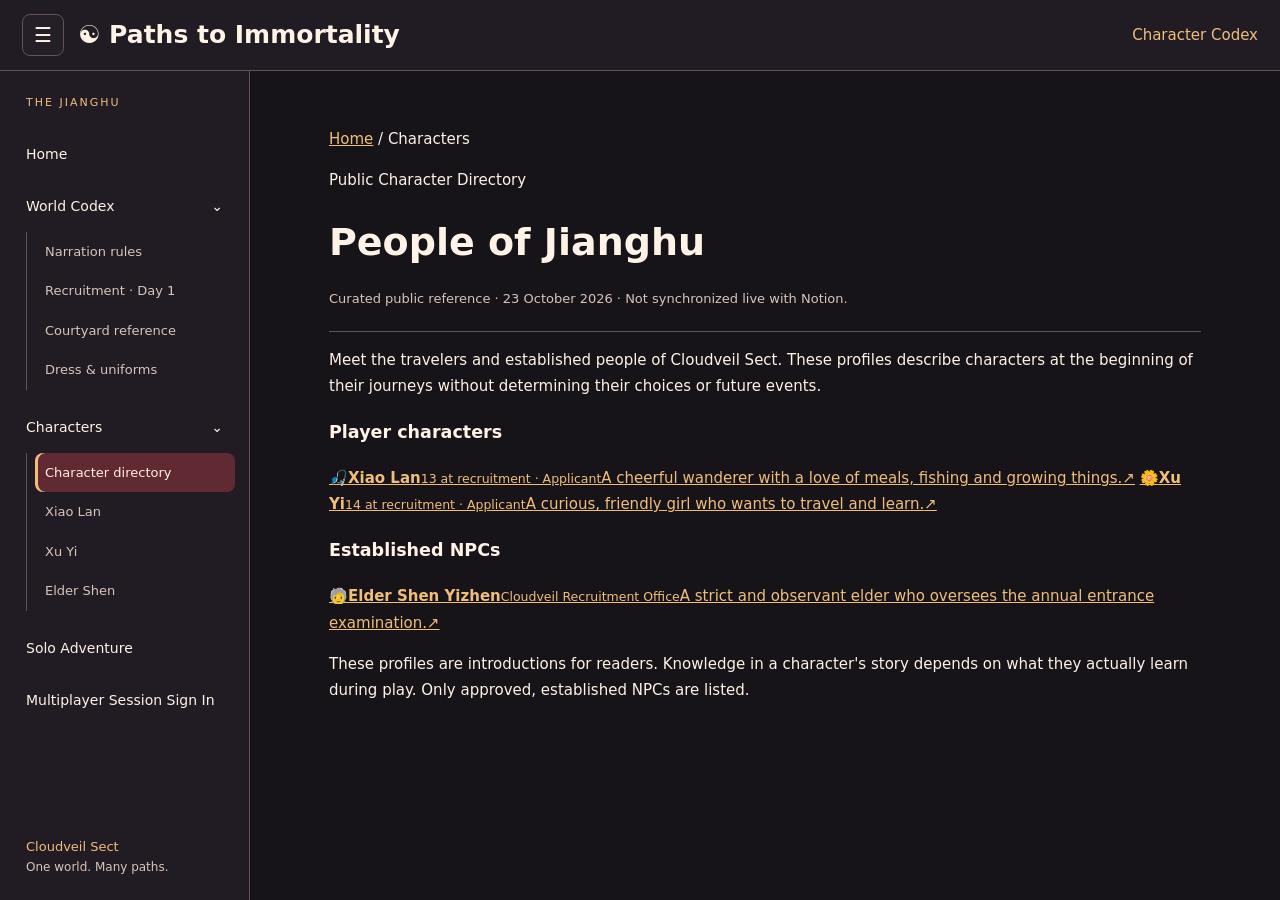
==== codex/characters.html @ 8650818f "Add public character directory" ====
<!doctype html>
<html lang="en"><head>
<meta charset="utf-8"><meta name="viewport" content="width=device-width,initial-scale=1"><meta name="theme-color" content="#20171d">
<title>Characters · Paths to Immortality</title>
<style>:root{color-scheme:dark;--bg:#161319;--panel:#241e27;--border:#665158;--text:#fff2e6;--muted:#dac4bb;--gold:#f1be7a}*{box-sizing:border-box}body{margin:0;background:var(--bg);color:var(--text);font:15px/1.5 system-ui}.head{display:flex;align-items:center;background:#211b23;border-bottom:1px solid var(--border)}.head a{color:var(--text);text-decoration:none}.btn{background:var(--panel);color:var(--text);border:1px solid var(--border);border-radius:8px;cursor:pointer}.state{color:var(--gold)}.content{min-height:0}</style>
<link rel="stylesheet" href="../public-shell.css"></head>
<body><div class="app publicView">
<header class="head"><button id="pti-nav-toggle" class="btn ptiNavToggle" aria-label="Toggle sidebar" aria-controls="pti-sidebar" aria-expanded="true">☰</button><h1><a href="../index.html">☯ Paths to Immortality</a></h1><span class="state">Character Codex</span></header>
<aside id="pti-sidebar" class="ptiSidebar" aria-label="Site navigation"><div class="ptiSideTitle">THE JIANGHU</div><nav><a href="../index.html">Home</a><details open><summary>World Codex</summary><div><a href="rules.html">Narration rules</a><a href="recruitment.html">Recruitment · Day 1</a><a href="courtyard.html">Courtyard reference</a><a href="uniforms.html">Dress &amp; uniforms</a></div></details><details open><summary>Characters</summary><div><a href="characters.html" aria-current="page">Character directory</a><a href="xiao-lan.html">Xiao Lan</a><a href="xu-yi.html">Xu Yi</a><a href="examiner.html">Elder Shen</a></div></details><a href="../index.html#pti-starter">Solo Adventure</a><a href="../index.html#guest">Multiplayer Session Sign In</a></nav><div class="ptiSideFoot">Cloudveil Sect<br><span>One world. Many paths.</span></div></aside>
<button class="ptiShade" id="pti-shade" aria-label="Close navigation" tabindex="-1" hidden></button>
<main class="content codexContent"><article class="codexArticle ptiPublicCharacterPage">
<p><a href="../index.html">Home</a> / Characters</p><p class="ptiEyebrowText">Public Character Directory</p><h2>People of Jianghu</h2>
<p class="snapshot">Curated public reference · 23 October 2026 · Not synchronized live with Notion.</p>
<p class="codexLead">Meet the travelers and established people of Cloudveil Sect. These profiles describe characters at the beginning of their journeys without determining their choices or future events.</p>
<h3>Player characters</h3>
<div class="ptiCharacterGrid">
<a class="ptiCharacterCard" href="xiao-lan.html"><span class="ptiCharacterIcon" aria-hidden="true">🎣</span><span><strong>Xiao Lan</strong><small>13 at recruitment · Applicant</small><span class="ptiCharacterIntro">A cheerful wanderer with a love of meals, fishing and growing things.</span></span><span aria-hidden="true">↗</span></a>
<a class="ptiCharacterCard" href="xu-yi.html"><span class="ptiCharacterIcon" aria-hidden="true">🌼</span><span><strong>Xu Yi</strong><small>14 at recruitment · Applicant</small><span class="ptiCharacterIntro">A curious, friendly girl who wants to travel and learn.</span></span><span aria-hidden="true">↗</span></a>
</div>
<h3>Established NPCs</h3>
<div class="ptiCharacterGrid"><a class="ptiCharacterCard" href="examiner.html"><span class="ptiCharacterIcon" aria-hidden="true">🧓</span><span><strong>Elder Shen Yizhen</strong><small>Cloudveil Recruitment Office</small><span class="ptiCharacterIntro">A strict and observant elder who oversees the annual entrance examination.</span></span><span aria-hidden="true">↗</span></a></div>
<p class="ptiNote">These profiles are introductions for readers. Knowledge in a character's story depends on what they actually learn during play. Only approved, established NPCs are listed.</p>
</article></main></div><script src="../public-shell.js"></script></body></html>
---- public-shell.css ----
/* Shared public sidebar shell. Multiplayer retains its existing layout. */
.app.publicView{max-width:none!important;width:100%;height:100dvh;margin:0;display:grid;grid-template-columns:250px minmax(0,1fr);grid-template-rows:auto minmax(0,1fr)}
.publicView>.head{grid-column:1/-1;min-width:0;padding:14px 22px;gap:14px}.publicView>.head h1{font-size:clamp(18px,2vw,25px);margin:0}.publicView>.head .state{margin-left:auto;white-space:nowrap}
.publicView>.content{grid-column:2;grid-row:2;min-width:0;padding:0;overflow:hidden}.publicView #welcome{padding:0;overflow:auto}.publicView .ptiLandscape{height:clamp(140px,16vw,245px)}.publicView .ptiBody{max-width:1100px;padding:32px clamp(20px,4vw,64px);margin:auto}.publicView .ptiIntro{max-width:78ch}.publicView #pti-starter{margin-top:32px}.publicView .ptiMultiplayer{justify-content:space-between}
.ptiSidebar,.ptiNavToggle,.ptiShade{display:none}.publicView .ptiNavToggle{display:inline-grid;place-items:center;min-width:42px;min-height:42px;padding:6px;font-size:20px}.publicView .ptiSidebar{display:flex;flex-direction:column;grid-column:1;grid-row:2;background:#211b23;border-right:1px solid var(--border);padding:24px 14px;overflow:auto;min-height:0}.ptiSideTitle{color:var(--gold);font-size:11px;letter-spacing:2px;padding:0 12px 20px}.ptiSidebar nav{display:grid;gap:7px}.ptiSidebar a,.ptiSidebar summary{display:block;padding:12px;border-radius:8px;color:var(--text);font-size:14px;text-decoration:none;cursor:pointer}.ptiSidebar summary{list-style:none}.ptiSidebar summary::after{content:'›';float:right}.ptiSidebar details[open]>summary::after{content:'⌄'}.ptiSidebar details>div{margin:3px 0 8px 12px;border-left:1px solid var(--border);padding-left:8px}.ptiSidebar details a{font-size:13px;color:var(--muted);padding:10px}.ptiSidebar a:hover,.ptiSidebar summary:hover{background:#352832}.ptiSidebar a[aria-current]{background:#612a33;color:#fff2e6;box-shadow:inset 3px 0 var(--gold)}.ptiSideFoot{margin-top:auto;padding:35px 12px 0;color:var(--gold);font-size:13px}.ptiSideFoot span{color:var(--muted);font-size:12px}.publicView.sidebarClosed{grid-template-columns:minmax(0,1fr)}.publicView.sidebarClosed>.content{grid-column:1}.publicView.sidebarClosed>.ptiSidebar{display:none}.ptiNavToggle:focus-visible,.ptiSidebar :focus-visible{outline:2px solid var(--gold);outline-offset:2px}
.codexContent{overflow:auto!important;display:block!important}.codexArticle{max-width:1000px;margin:auto;padding:40px clamp(22px,5vw,70px);line-height:1.75}.codexArticle h2{font-size:clamp(26px,3vw,38px);margin:10px 0 12px}.codexArticle pre{white-space:pre-wrap;overflow-wrap:anywhere;font:15px/1.8 system-ui}.codexArticle .snapshot{color:var(--muted);font-size:13px;border-bottom:1px solid var(--border);padding-bottom:20px}.codexArticle a{color:var(--gold)}
@media(max-width:760px){.app.publicView{grid-template-columns:minmax(0,1fr)}.publicView>.content{grid-column:1}.publicView>.head{padding:10px 12px;gap:9px}.publicView>.head .state{font-size:11px}.publicView .ptiSidebar{display:none}.publicView.sidebarOpen .ptiSidebar{display:flex;position:fixed;left:0;top:0;bottom:0;width:min(290px,85vw);z-index:91;box-shadow:12px 0 36px #0008}.publicView.sidebarOpen .ptiShade{display:block;position:fixed;inset:0;border:0;background:#0009;z-index:90}.publicView .ptiBody{padding:24px 18px}.publicView .ptiLandscape{height:125px}.codexArticle{padding:25px 20px}.publicView .ptiModes{grid-template-columns:1fr}}
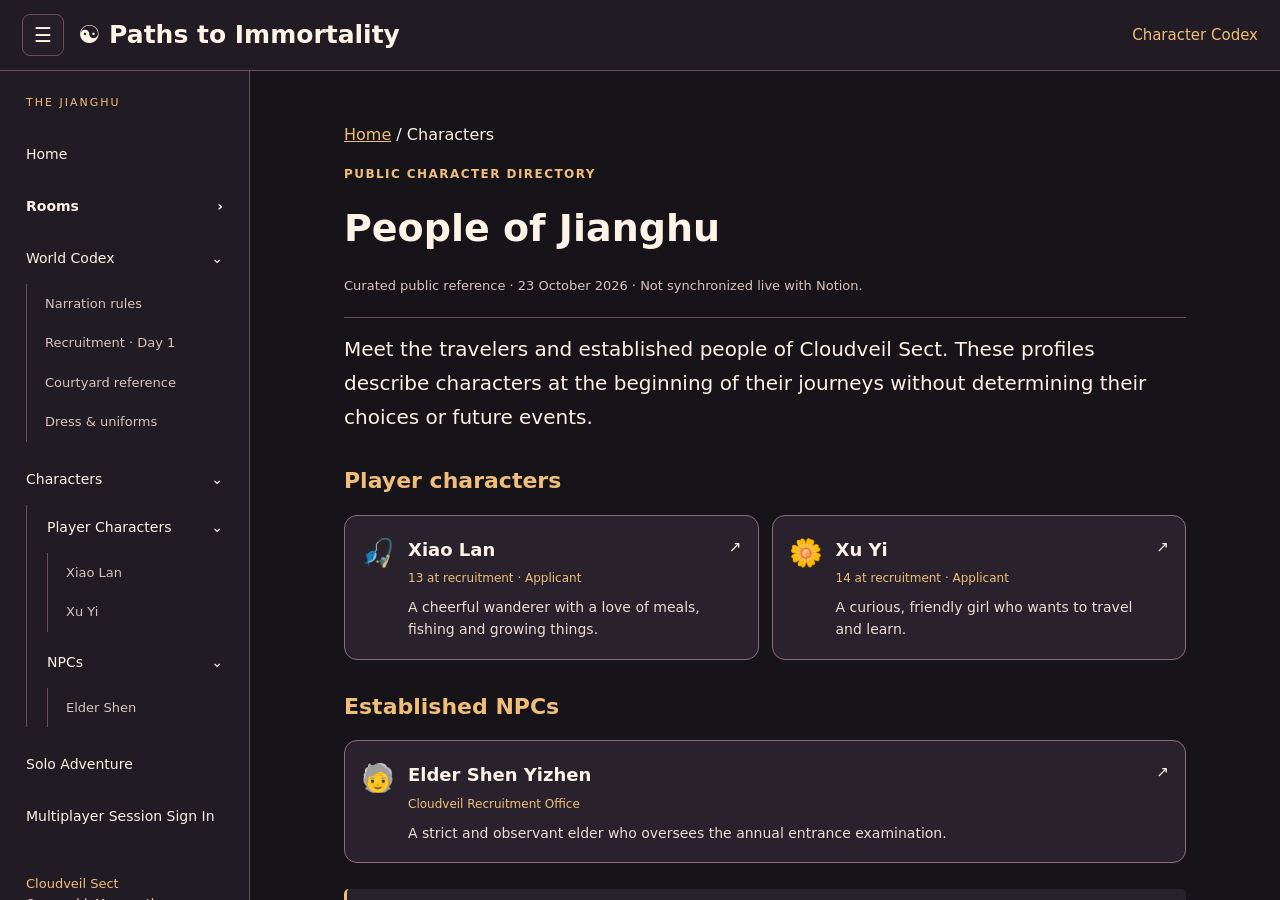
==== commit 820a138d: "Group Characters sidebar under Player Characters and NPCs" ====
--- a/codex/characters.html
+++ b/codex/characters.html
@@ -6,7 +6,7 @@
 <link rel="stylesheet" href="../public-shell.css"></head>
 <body><div class="app publicView">
 <header class="head"><button id="pti-nav-toggle" class="btn ptiNavToggle" aria-label="Toggle sidebar" aria-controls="pti-sidebar" aria-expanded="true">☰</button><h1><a href="../index.html">☯ Paths to Immortality</a></h1><span class="state">Character Codex</span></header>
-<aside id="pti-sidebar" class="ptiSidebar" aria-label="Site navigation"><div class="ptiSideTitle">THE JIANGHU</div><nav><a href="../index.html">Home</a><details open><summary>World Codex</summary><div><a href="rules.html">Narration rules</a><a href="recruitment.html">Recruitment · Day 1</a><a href="courtyard.html">Courtyard reference</a><a href="uniforms.html">Dress &amp; uniforms</a></div></details><details open><summary>Characters</summary><div><a href="characters.html" aria-current="page">Character directory</a><a href="xiao-lan.html">Xiao Lan</a><a href="xu-yi.html">Xu Yi</a><a href="examiner.html">Elder Shen</a></div></details><a href="../index.html#pti-starter">Solo Adventure</a><a href="../index.html#guest">Multiplayer Session Sign In</a></nav><div class="ptiSideFoot">Cloudveil Sect<br><span>One world. Many paths.</span></div></aside>
+<aside id="pti-sidebar" class="ptiSidebar" aria-label="Site navigation"><div class="ptiSideTitle">THE JIANGHU</div><nav><a href="../index.html">Home</a><details open><summary>World Codex</summary><div><a href="rules.html">Narration rules</a><a href="recruitment.html">Recruitment · Day 1</a><a href="courtyard.html">Courtyard reference</a><a href="uniforms.html">Dress &amp; uniforms</a></div></details><details open><summary>Characters</summary><div class="ptiCharacterCategories"><details class="ptiCharacterTier" open><summary>Player Characters</summary><div class="ptiCharacterTierLinks"><a href="xiao-lan.html">Xiao Lan</a><a href="xu-yi.html">Xu Yi</a></div></details><details class="ptiCharacterTier" open><summary>NPCs</summary><div class="ptiCharacterTierLinks"><a href="examiner.html">Elder Shen</a></div></details></div></details><a href="../index.html#pti-starter">Solo Adventure</a><a href="../index.html#guest">Multiplayer Session Sign In</a></nav><div class="ptiSideFoot">Cloudveil Sect<br><span>One world. Many paths.</span></div></aside>
 <button class="ptiShade" id="pti-shade" aria-label="Close navigation" tabindex="-1" hidden></button>
 <main class="content codexContent"><article class="codexArticle ptiPublicCharacterPage">
 <p><a href="../index.html">Home</a> / Characters</p><p class="ptiEyebrowText">Public Character Directory</p><h2>People of Jianghu</h2>
--- a/public-shell.css
+++ b/public-shell.css
@@ -5,3 +5,37 @@
 .ptiSidebar,.ptiNavToggle,.ptiShade{display:none}.publicView .ptiNavToggle{display:inline-grid;place-items:center;min-width:42px;min-height:42px;padding:6px;font-size:20px}.publicView .ptiSidebar{display:flex;flex-direction:column;grid-column:1;grid-row:2;background:#211b23;border-right:1px solid var(--border);padding:24px 14px;overflow:auto;min-height:0}.ptiSideTitle{color:var(--gold);font-size:11px;letter-spacing:2px;padding:0 12px 20px}.ptiSidebar nav{display:grid;gap:7px}.ptiSidebar a,.ptiSidebar summary{display:block;padding:12px;border-radius:8px;color:var(--text);font-size:14px;text-decoration:none;cursor:pointer}.ptiSidebar summary{list-style:none}.ptiSidebar summary::after{content:'›';float:right}.ptiSidebar details[open]>summary::after{content:'⌄'}.ptiSidebar details>div{margin:3px 0 8px 12px;border-left:1px solid var(--border);padding-left:8px}.ptiSidebar details a{font-size:13px;color:var(--muted);padding:10px}.ptiSidebar a:hover,.ptiSidebar summary:hover{background:#352832}.ptiSidebar a[aria-current]{background:#612a33;color:#fff2e6;box-shadow:inset 3px 0 var(--gold)}.ptiSideFoot{margin-top:auto;padding:35px 12px 0;color:var(--gold);font-size:13px}.ptiSideFoot span{color:var(--muted);font-size:12px}.publicView.sidebarClosed{grid-template-columns:minmax(0,1fr)}.publicView.sidebarClosed>.content{grid-column:1}.publicView.sidebarClosed>.ptiSidebar{display:none}.ptiNavToggle:focus-visible,.ptiSidebar :focus-visible{outline:2px solid var(--gold);outline-offset:2px}
 .codexContent{overflow:auto!important;display:block!important}.codexArticle{max-width:1000px;margin:auto;padding:40px clamp(22px,5vw,70px);line-height:1.75}.codexArticle h2{font-size:clamp(26px,3vw,38px);margin:10px 0 12px}.codexArticle pre{white-space:pre-wrap;overflow-wrap:anywhere;font:15px/1.8 system-ui}.codexArticle .snapshot{color:var(--muted);font-size:13px;border-bottom:1px solid var(--border);padding-bottom:20px}.codexArticle a{color:var(--gold)}
 @media(max-width:760px){.app.publicView{grid-template-columns:minmax(0,1fr)}.publicView>.content{grid-column:1}.publicView>.head{padding:10px 12px;gap:9px}.publicView>.head .state{font-size:11px}.publicView .ptiSidebar{display:none}.publicView.sidebarOpen .ptiSidebar{display:flex;position:fixed;left:0;top:0;bottom:0;width:min(290px,85vw);z-index:91;box-shadow:12px 0 36px #0008}.publicView.sidebarOpen .ptiShade{display:block;position:fixed;inset:0;border:0;background:#0009;z-index:90}.publicView .ptiBody{padding:24px 18px}.publicView .ptiLandscape{height:125px}.codexArticle{padding:25px 20px}.publicView .ptiModes{grid-template-columns:1fr}}
+
+/* v0.8.16: private, collapsible quick-room shelf beneath Home. */
+.ptiSidebar .ptiRoomsShelf>div{margin-top:3px}
+.ptiSidebar .ptiRoomButton{display:block;width:100%;min-height:41px;margin:3px 0;
+  border:0;border-radius:7px;background:transparent;color:#f5ded1;
+  padding:10px;text-align:left;font:inherit;font-size:13px;line-height:1.4;
+  overflow-wrap:anywhere;cursor:pointer}
+.ptiSidebar .ptiRoomButton:hover,.ptiSidebar .ptiRoomButton:focus-visible{
+  color:#fff4e3;background:#50353e;outline:2px solid #eeb678;outline-offset:1px}
+.ptiSidebar .ptiRoomButton .ptiRoomDot{display:inline-block;margin-right:6px;color:#f3c68d}
+.ptiSidebar .ptiRoomButton .ptiRoomName{font-weight:600}
+.ptiSidebar .ptiRoomsStatus{margin:4px 6px 7px;color:#e3c8be;font-size:12px;line-height:1.5}
+.ptiSidebar .ptiRoomsShelf summary{font-weight:650}
+.ptiSidebar .ptiRoomsShelf[open]>summary{color:var(--gold)}
+.ptiSidebar .ptiRoomSignin{border:1px solid #a07883!important}
+
+/* Accessible high-contrast public character directory and biographies. */
+.codexArticle.ptiPublicCharacterPage{max-width:970px}
+.ptiPublicCharacterPage h3{font-size:clamp(17px,2vw,22px);color:var(--gold);margin:28px 0 8px}
+.ptiPublicCharacterPage p{font-size:16px;line-height:1.8;margin:10px 0 14px}
+.ptiPublicCharacterPage .codexLead{font-size:clamp(17px,2vw,20px);line-height:1.7;color:var(--text)}
+.ptiEyebrowText{color:var(--gold);font-size:12px!important;letter-spacing:.12em;text-transform:uppercase;font-weight:750;margin-bottom:3px!important}
+.ptiCharacterGrid{display:grid;grid-template-columns:repeat(auto-fit,minmax(min(100%,320px),1fr));gap:13px;margin:14px 0 26px}
+.ptiCharacterCard{display:grid;grid-template-columns:auto minmax(0,1fr) auto;gap:13px;align-items:start;min-width:0;background:#29222c;border:1px solid #8b6d77;border-radius:13px;padding:18px 16px;color:var(--text)!important;text-decoration:none}
+.ptiCharacterCard:hover,.ptiCharacterCard:focus-visible{background:#40303d;border-color:var(--gold);outline:2px solid transparent}
+.ptiCharacterCard strong{display:block;font-size:18px}
+.ptiCharacterCard small{display:block;color:var(--gold);font-size:12px;margin:3px 0 8px}
+.ptiCharacterIntro{display:block;color:#eeddd2;font-size:14px;line-height:1.55}
+.ptiCharacterIcon{font-size:27px;line-height:1.4}
+.ptiProfileSub{display:flex;flex-wrap:wrap;gap:9px;align-items:center}
+.ptiProfileSub>span:first-child{font-size:28px}
+.ptiProfilePill{background:#382c39;color:#f2d9d3;border:1px solid #977784;border-radius:100px;padding:3px 11px;font-size:13px;white-space:normal}
+.ptiPublicCharacterPage .ptiNote{padding:14px 16px;background:#28222c;border-left:3px solid var(--gold);border-radius:5px;color:#f2dfd2;font-size:14px;line-height:1.65}
+.ptiPublicCharacterPage .snapshot{color:#dac4bb;font-size:13px}
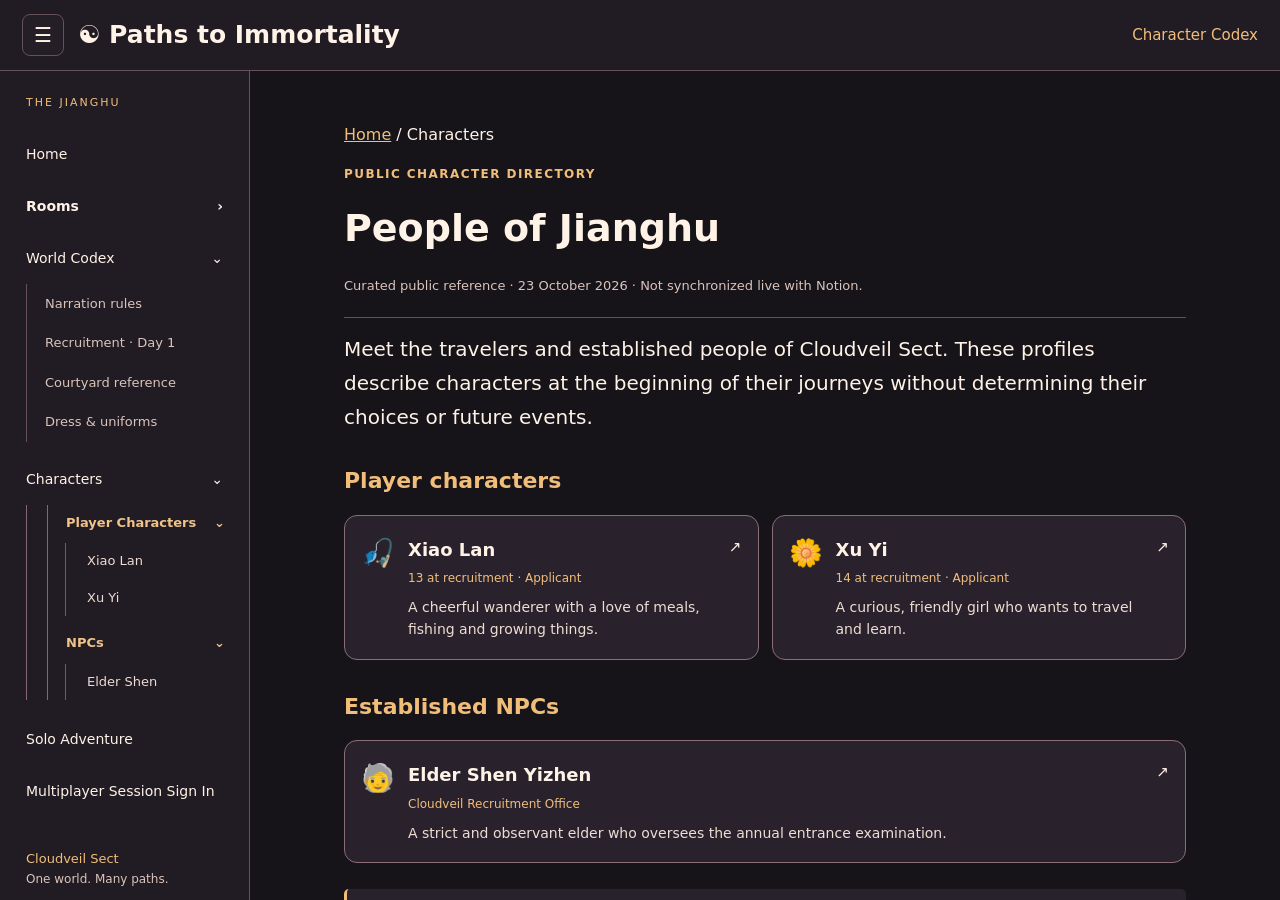
==== commit 56d72194: "Refresh shared sidebar assets for tiered Characters navigation" ====
--- a/codex/characters.html
+++ b/codex/characters.html
@@ -3,7 +3,7 @@
 <meta charset="utf-8"><meta name="viewport" content="width=device-width,initial-scale=1"><meta name="theme-color" content="#20171d">
 <title>Characters · Paths to Immortality</title>
 <style>:root{color-scheme:dark;--bg:#161319;--panel:#241e27;--border:#665158;--text:#fff2e6;--muted:#dac4bb;--gold:#f1be7a}*{box-sizing:border-box}body{margin:0;background:var(--bg);color:var(--text);font:15px/1.5 system-ui}.head{display:flex;align-items:center;background:#211b23;border-bottom:1px solid var(--border)}.head a{color:var(--text);text-decoration:none}.btn{background:var(--panel);color:var(--text);border:1px solid var(--border);border-radius:8px;cursor:pointer}.state{color:var(--gold)}.content{min-height:0}</style>
-<link rel="stylesheet" href="../public-shell.css"></head>
+<link rel="stylesheet" href="../public-shell.css?v=20261026-characters"></head>
 <body><div class="app publicView">
 <header class="head"><button id="pti-nav-toggle" class="btn ptiNavToggle" aria-label="Toggle sidebar" aria-controls="pti-sidebar" aria-expanded="true">☰</button><h1><a href="../index.html">☯ Paths to Immortality</a></h1><span class="state">Character Codex</span></header>
 <aside id="pti-sidebar" class="ptiSidebar" aria-label="Site navigation"><div class="ptiSideTitle">THE JIANGHU</div><nav><a href="../index.html">Home</a><details open><summary>World Codex</summary><div><a href="rules.html">Narration rules</a><a href="recruitment.html">Recruitment · Day 1</a><a href="courtyard.html">Courtyard reference</a><a href="uniforms.html">Dress &amp; uniforms</a></div></details><details open><summary>Characters</summary><div class="ptiCharacterCategories"><details class="ptiCharacterTier" open><summary>Player Characters</summary><div class="ptiCharacterTierLinks"><a href="xiao-lan.html">Xiao Lan</a><a href="xu-yi.html">Xu Yi</a></div></details><details class="ptiCharacterTier" open><summary>NPCs</summary><div class="ptiCharacterTierLinks"><a href="examiner.html">Elder Shen</a></div></details></div></details><a href="../index.html#pti-starter">Solo Adventure</a><a href="../index.html#guest">Multiplayer Session Sign In</a></nav><div class="ptiSideFoot">Cloudveil Sect<br><span>One world. Many paths.</span></div></aside>
@@ -20,4 +20,4 @@
 <h3>Established NPCs</h3>
 <div class="ptiCharacterGrid"><a class="ptiCharacterCard" href="examiner.html"><span class="ptiCharacterIcon" aria-hidden="true">🧓</span><span><strong>Elder Shen Yizhen</strong><small>Cloudveil Recruitment Office</small><span class="ptiCharacterIntro">A strict and observant elder who oversees the annual entrance examination.</span></span><span aria-hidden="true">↗</span></a></div>
 <p class="ptiNote">These profiles are introductions for readers. Knowledge in a character's story depends on what they actually learn during play. Only approved, established NPCs are listed.</p>
-</article></main></div><script src="../public-shell.js"></script></body></html>+</article></main></div><script src="../public-shell.js?v=20261026-characters"></script></body></html>
--- a/public-shell.css
+++ b/public-shell.css
@@ -21,6 +21,21 @@
 .ptiSidebar .ptiRoomsShelf[open]>summary{color:var(--gold)}
 .ptiSidebar .ptiRoomSignin{border:1px solid #a07883!important}
 
+/* Tiered Characters navigation: Characters → Player Characters / NPCs → names. */
+.ptiSidebar .ptiCharacterCategories{margin:3px 0 10px 12px;padding-left:8px;
+  border-left:1px solid #886774}
+.ptiSidebar .ptiCharacterTier{margin:3px 0 9px}
+.ptiSidebar .ptiCharacterTier>summary{padding:9px 10px;border-radius:7px;
+  color:#f0c389;font-size:13px;font-weight:700;line-height:1.4}
+.ptiSidebar .ptiCharacterTier>summary:hover{background:#42303a;color:#ffdcaa}
+.ptiSidebar .ptiCharacterTier>div.ptiCharacterTierLinks{
+  margin:2px 0 7px 9px;padding-left:9px;border-left:1px solid #735968}
+.ptiSidebar .ptiCharacterTierLinks>a{display:block;padding:9px 12px;
+  border-radius:7px;color:#eedbd4;font-size:13px;line-height:1.45}
+.ptiSidebar .ptiCharacterTierLinks>a:hover{color:#fff6ea;background:#403039}
+.ptiSidebar .ptiCharacterTierLinks>a[aria-current="page"]{
+  color:#fff3e9;background:#612a33;box-shadow:inset 3px 0 var(--gold)}
+
 /* Accessible high-contrast public character directory and biographies. */
 .codexArticle.ptiPublicCharacterPage{max-width:970px}
 .ptiPublicCharacterPage h3{font-size:clamp(17px,2vw,22px);color:var(--gold);margin:28px 0 8px}
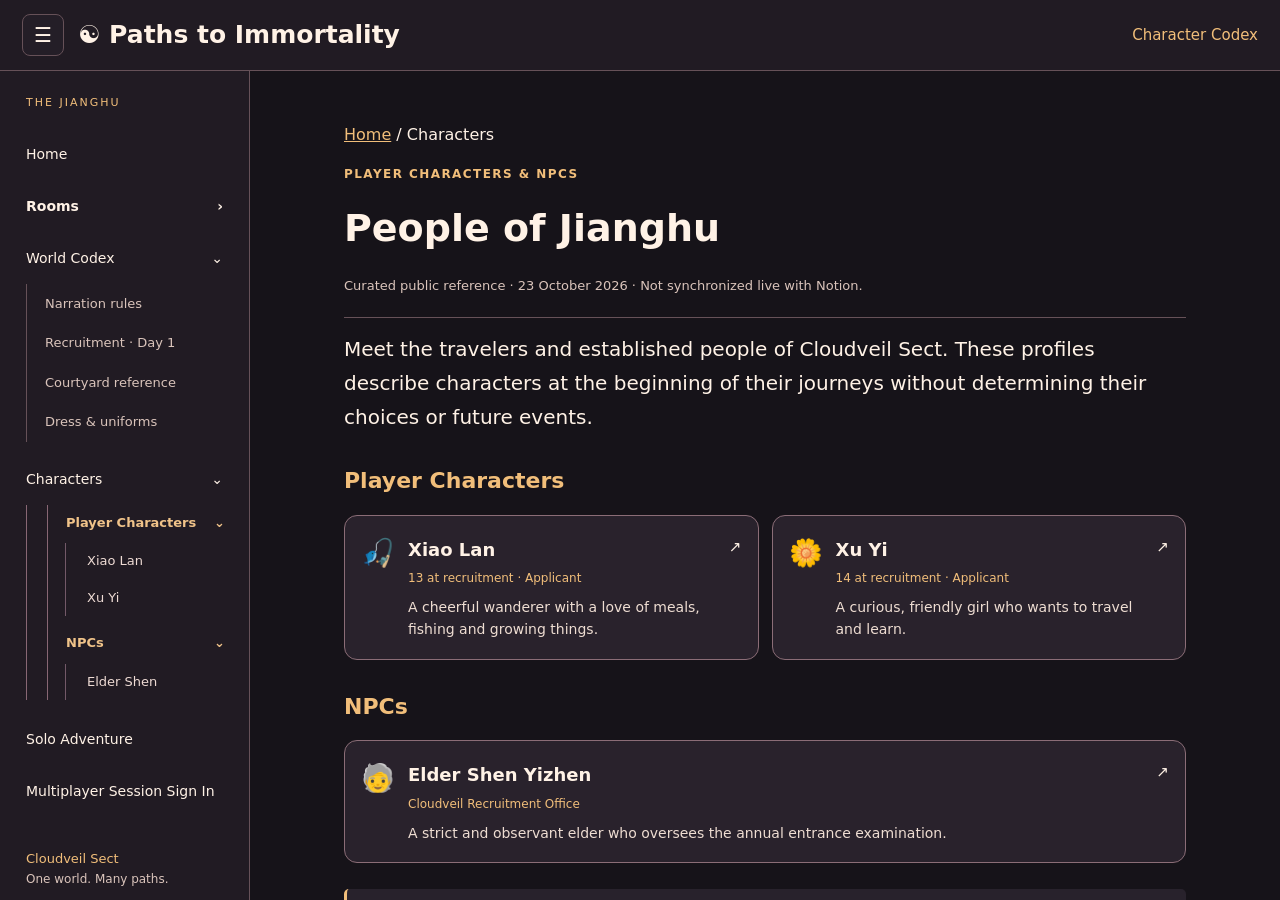
==== commit 8fed3aec: "Add direct group anchors to Player Characters and NPC catalog" ====
--- a/codex/characters.html
+++ b/codex/characters.html
@@ -9,15 +9,15 @@
 <aside id="pti-sidebar" class="ptiSidebar" aria-label="Site navigation"><div class="ptiSideTitle">THE JIANGHU</div><nav><a href="../index.html">Home</a><details open><summary>World Codex</summary><div><a href="rules.html">Narration rules</a><a href="recruitment.html">Recruitment · Day 1</a><a href="courtyard.html">Courtyard reference</a><a href="uniforms.html">Dress &amp; uniforms</a></div></details><details open><summary>Characters</summary><div class="ptiCharacterCategories"><details class="ptiCharacterTier" open><summary>Player Characters</summary><div class="ptiCharacterTierLinks"><a href="xiao-lan.html">Xiao Lan</a><a href="xu-yi.html">Xu Yi</a></div></details><details class="ptiCharacterTier" open><summary>NPCs</summary><div class="ptiCharacterTierLinks"><a href="examiner.html">Elder Shen</a></div></details></div></details><a href="../index.html#pti-starter">Solo Adventure</a><a href="../index.html#guest">Multiplayer Session Sign In</a></nav><div class="ptiSideFoot">Cloudveil Sect<br><span>One world. Many paths.</span></div></aside>
 <button class="ptiShade" id="pti-shade" aria-label="Close navigation" tabindex="-1" hidden></button>
 <main class="content codexContent"><article class="codexArticle ptiPublicCharacterPage">
-<p><a href="../index.html">Home</a> / Characters</p><p class="ptiEyebrowText">Public Character Directory</p><h2>People of Jianghu</h2>
+<p><a href="../index.html">Home</a> / Characters</p><p class="ptiEyebrowText">Player Characters &amp; NPCs</p><h2>People of Jianghu</h2>
 <p class="snapshot">Curated public reference · 23 October 2026 · Not synchronized live with Notion.</p>
 <p class="codexLead">Meet the travelers and established people of Cloudveil Sect. These profiles describe characters at the beginning of their journeys without determining their choices or future events.</p>
-<h3>Player characters</h3>
+<h3 id="player-characters" tabindex="-1">Player Characters</h3>
 <div class="ptiCharacterGrid">
 <a class="ptiCharacterCard" href="xiao-lan.html"><span class="ptiCharacterIcon" aria-hidden="true">🎣</span><span><strong>Xiao Lan</strong><small>13 at recruitment · Applicant</small><span class="ptiCharacterIntro">A cheerful wanderer with a love of meals, fishing and growing things.</span></span><span aria-hidden="true">↗</span></a>
 <a class="ptiCharacterCard" href="xu-yi.html"><span class="ptiCharacterIcon" aria-hidden="true">🌼</span><span><strong>Xu Yi</strong><small>14 at recruitment · Applicant</small><span class="ptiCharacterIntro">A curious, friendly girl who wants to travel and learn.</span></span><span aria-hidden="true">↗</span></a>
 </div>
-<h3>Established NPCs</h3>
+<h3 id="npcs" tabindex="-1">NPCs</h3>
 <div class="ptiCharacterGrid"><a class="ptiCharacterCard" href="examiner.html"><span class="ptiCharacterIcon" aria-hidden="true">🧓</span><span><strong>Elder Shen Yizhen</strong><small>Cloudveil Recruitment Office</small><span class="ptiCharacterIntro">A strict and observant elder who oversees the annual entrance examination.</span></span><span aria-hidden="true">↗</span></a></div>
 <p class="ptiNote">These profiles are introductions for readers. Knowledge in a character's story depends on what they actually learn during play. Only approved, established NPCs are listed.</p>
 </article></main></div><script src="../public-shell.js?v=20261026-characters"></script></body></html>
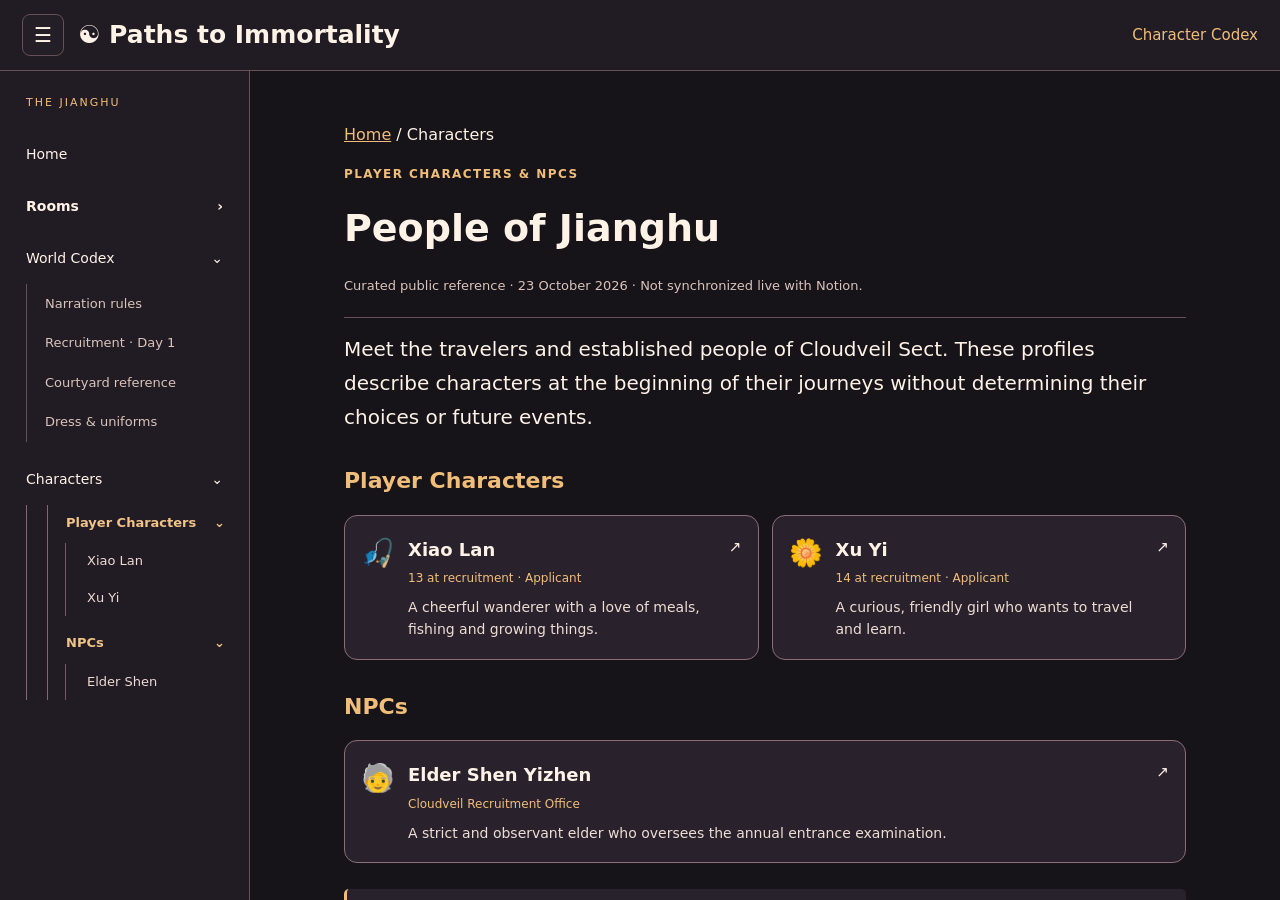
==== commit e2a99fa7: "Simplify public sidebar navigation" ====
--- a/codex/characters.html
+++ b/codex/characters.html
@@ -6,7 +6,7 @@
 <link rel="stylesheet" href="../public-shell.css?v=20261026-characters"></head>
 <body><div class="app publicView">
 <header class="head"><button id="pti-nav-toggle" class="btn ptiNavToggle" aria-label="Toggle sidebar" aria-controls="pti-sidebar" aria-expanded="true">☰</button><h1><a href="../index.html">☯ Paths to Immortality</a></h1><span class="state">Character Codex</span></header>
-<aside id="pti-sidebar" class="ptiSidebar" aria-label="Site navigation"><div class="ptiSideTitle">THE JIANGHU</div><nav><a href="../index.html">Home</a><details open><summary>World Codex</summary><div><a href="rules.html">Narration rules</a><a href="recruitment.html">Recruitment · Day 1</a><a href="courtyard.html">Courtyard reference</a><a href="uniforms.html">Dress &amp; uniforms</a></div></details><details open><summary>Characters</summary><div class="ptiCharacterCategories"><details class="ptiCharacterTier" open><summary>Player Characters</summary><div class="ptiCharacterTierLinks"><a href="xiao-lan.html">Xiao Lan</a><a href="xu-yi.html">Xu Yi</a></div></details><details class="ptiCharacterTier" open><summary>NPCs</summary><div class="ptiCharacterTierLinks"><a href="examiner.html">Elder Shen</a></div></details></div></details><a href="../index.html#pti-starter">Solo Adventure</a><a href="../index.html#guest">Multiplayer Session Sign In</a></nav><div class="ptiSideFoot">Cloudveil Sect<br><span>One world. Many paths.</span></div></aside>
+<aside id="pti-sidebar" class="ptiSidebar" aria-label="Site navigation"><div class="ptiSideTitle">THE JIANGHU</div><nav><a href="../index.html">Home</a><details open><summary>World Codex</summary><div><a href="rules.html">Narration rules</a><a href="recruitment.html">Recruitment · Day 1</a><a href="courtyard.html">Courtyard reference</a><a href="uniforms.html">Dress &amp; uniforms</a></div></details><details open><summary>Characters</summary><div class="ptiCharacterCategories"><details class="ptiCharacterTier" open><summary>Player Characters</summary><div class="ptiCharacterTierLinks"><a href="xiao-lan.html">Xiao Lan</a><a href="xu-yi.html">Xu Yi</a></div></details><details class="ptiCharacterTier" open><summary>NPCs</summary><div class="ptiCharacterTierLinks"><a href="examiner.html">Elder Shen</a></div></details></div></details></nav></aside>
 <button class="ptiShade" id="pti-shade" aria-label="Close navigation" tabindex="-1" hidden></button>
 <main class="content codexContent"><article class="codexArticle ptiPublicCharacterPage">
 <p><a href="../index.html">Home</a> / Characters</p><p class="ptiEyebrowText">Player Characters &amp; NPCs</p><h2>People of Jianghu</h2>
--- a/public-shell.css
+++ b/public-shell.css
@@ -36,6 +36,13 @@
 .ptiSidebar .ptiCharacterTierLinks>a[aria-current="page"]{
   color:#fff3e9;background:#612a33;box-shadow:inset 3px 0 var(--gold)}
 
+/* Character profile header: last updated instead of redundant badges beneath title. */
+.publicView>.head .ptiProfileUpdated{margin-left:auto;color:#f1c58f;
+  font-size:13px;letter-spacing:.01em;white-space:nowrap;text-align:right}
+.publicView>.head .ptiProfileUpdated em{font-style:italic;font-weight:450}
+@media(max-width:600px){.publicView>.head .ptiProfileUpdated{
+  font-size:11px;max-width:38%;white-space:normal;line-height:1.35}}
+
 /* Accessible high-contrast public character directory and biographies. */
 .codexArticle.ptiPublicCharacterPage{max-width:970px}
 .ptiPublicCharacterPage h3{font-size:clamp(17px,2vw,22px);color:var(--gold);margin:28px 0 8px}
@@ -50,7 +57,156 @@
 .ptiCharacterIntro{display:block;color:#eeddd2;font-size:14px;line-height:1.55}
 .ptiCharacterIcon{font-size:27px;line-height:1.4}
 .ptiProfileSub{display:flex;flex-wrap:wrap;gap:9px;align-items:center}
-.ptiProfileSub>span:first-child{font-size:28px}
 .ptiProfilePill{background:#382c39;color:#f2d9d3;border:1px solid #977784;border-radius:100px;padding:3px 11px;font-size:13px;white-space:normal}
 .ptiPublicCharacterPage .ptiNote{padding:14px 16px;background:#28222c;border-left:3px solid var(--gold);border-radius:5px;color:#f2dfd2;font-size:14px;line-height:1.65}
 .ptiPublicCharacterPage .snapshot{color:#dac4bb;font-size:13px}
+
+
+/* Profile-first design: an editable portrait silhouette with the biography. */
+.ptiPublicCharacterPage .ptiIdentityLayout{display:grid;
+  grid-template-columns:164px minmax(0,1fr);align-items:center;gap:26px;
+  margin:22px 0 23px}
+.ptiIdentityDetails{min-width:0}
+.ptiIdentityDetails .ptiProfileSub{margin:0 0 14px;gap:8px}
+.ptiIdentityDetails .codexLead{margin:0 0 8px!important}
+.ptiIdentityDetails .ptiAvatarHint{display:none!important}
+.ptiAvatarPortrait{width:164px;height:164px;display:block;position:relative;
+  border:3px solid #dfb889;border-radius:50%;overflow:hidden;
+  background:radial-gradient(circle at 50% 28%,#74565d,#43303c 68%,#32272f);
+  cursor:pointer;box-shadow:0 0 0 5px #2b222a,0 5px 21px #0008}
+.ptiAvatarPortrait:hover{border-color:#ffda9d;box-shadow:0 0 0 5px #533840,0 6px 24px #0009}
+.ptiAvatarPortrait:focus-visible,.ptiArtImageLink:focus-visible,
+.ptiAvatarChoice:focus-visible{outline:3px solid #f8c98d;outline-offset:4px}
+.ptiAvatarPreview{position:absolute;inset:0;width:100%;height:100%;object-fit:cover}
+.ptiAvatarPreview[hidden],.ptiAvatarSilhouette[hidden]{display:none!important}
+.ptiAvatarSilhouette{position:absolute;inset:0}
+.ptiAvatarSilhouette:before{content:'';position:absolute;left:34%;top:21%;
+  width:32%;height:32%;border-radius:50%;background:#b89ca0}
+.ptiAvatarSilhouette:after{content:'';position:absolute;left:12%;bottom:-12%;
+  width:76%;height:49%;border-radius:50% 50% 0 0;background:#b89ca0}
+.ptiAvatarSlot{position:relative;width:max-content;max-width:100%}
+.ptiAvatarPortraitCorner{position:absolute;right:-6px;bottom:10px;width:34px;height:34px;
+  border:2px solid #f1c89e;border-radius:50%;display:none;place-items:center;
+  background:#502a37;color:#fff1df;font-size:17px;cursor:pointer;transform:scaleX(-1);
+  box-shadow:0 3px 12px #0009}
+.ptiAvatarSlot.isEditableEmpty .ptiAvatarPortraitCorner{display:grid}
+.ptiAvatarPortraitCorner:hover{background:#73404f;border-color:#ffda9d}
+.ptiAvatarPortraitCorner:focus-visible{outline:3px solid #f8c98d;outline-offset:3px}
+
+/* Notion-inspired illustration record: illustration left, prose right. */
+.ptiPublicCharacterPage .ptiArtSection{margin:28px 0 37px}
+.ptiArtHeading{display:flex;align-items:center;flex-wrap:wrap;gap:12px;margin:0 0 12px}
+.ptiPublicCharacterPage .ptiArtHeading h3{margin:0}
+.ptiArtAddButton{border:1px solid #b58c75;border-radius:7px;
+  background:#392934;color:#ffe0b4;cursor:pointer;padding:5px 10px;
+  font:700 12px/1.5 system-ui;min-height:31px}
+.ptiArtAddButton:hover,.ptiArtAddButton:focus-visible{background:#593744;border-color:#f1be7a}
+.ptiArtAddButton[hidden]{display:none!important}
+.ptiArtGallery{display:grid;gap:29px}
+.ptiPublicCharacterPage .ptiArtQuiet{margin:7px 0 14px;
+  color:#dfc7bc;font-size:14px;line-height:1.65}
+.ptiArtEntry{padding-bottom:25px;border-bottom:1px solid #665159}
+.ptiArtEntryTitle{font-size:18px;line-height:1.45;font-weight:700;
+  color:#fff0df;margin:4px 0 16px}
+.ptiArtEntryLayout{display:grid;grid-template-columns:minmax(165px,260px) minmax(0,1fr);
+  gap:28px;align-items:start}
+.ptiArtImageLink{display:block;min-width:0;text-decoration:none;border:1px solid #8e7480;
+  background:#2a222b;border-radius:4px;overflow:hidden}
+.ptiArtImageLink:hover{border-color:#efc38f}
+.ptiArtImage{width:100%;height:auto;max-height:420px;object-fit:contain;
+  display:block;background:#221b24}
+.ptiArtEntryNotes{min-width:0}
+.ptiPublicCharacterPage .ptiArtCaption{white-space:pre-wrap;color:#efddd2;
+  font-size:15px;line-height:1.75;margin:0 0 13px}
+.ptiPublicCharacterPage .ptiArtActive{font-size:13px;font-weight:750;color:#ffe0a4;margin:6px 0}
+.ptiPublicCharacterPage .ptiArtImageTip{font-size:12px;color:#bca9aa;margin:15px 0 0;line-height:1.5}
+
+/* Small, optional upload editor, collapsed until its character owner opens it. */
+.ptiArtControls{margin:16px 0 8px;padding:0;border:1px solid #806774;
+  border-radius:9px;background:#26202a}
+.ptiArtControls[hidden]{display:none!important}
+.ptiArtUploadPanel{padding:0 16px 17px}
+.ptiArtDrop{border:1px dashed #a28792;padding:12px;border-radius:9px;display:flex;
+  flex-wrap:wrap;gap:9px;align-items:center;margin:16px 0 12px}
+.ptiArtDrop.dragOver{background:#51404c;border-color:#ffca85}
+.ptiArtDrop input[type=file]{display:none}
+.ptiArtDrop span{color:#dfc8bc;font-size:13px}
+.ptiArtControls label{display:block;font-size:13px;font-weight:700;margin:12px 0;color:#f0d8cd}
+.ptiArtControls input:not([type=file]),.ptiArtControls textarea{display:block;
+  width:100%;margin-top:5px;padding:11px;background:#16141c;color:#fff0e2;
+  border:1px solid #9b7b88;border-radius:8px;font:inherit}
+.ptiArtUpload,.ptiArtPick,.ptiAvatarJump{border:1px solid #d6a47c;
+  border-radius:8px;background:#68323f;color:#fff2e6;padding:9px 13px;
+  cursor:pointer;min-height:40px;font-weight:700}
+.ptiArtUpload:disabled,.ptiAvatarChoice:disabled{opacity:.6;cursor:wait}
+.ptiPublicCharacterPage .ptiArtStatus{min-height:18px;margin:8px 0 0;
+  color:#f4cc9f;font-size:13px;line-height:1.45}
+
+/* A focused, visual selector — the portrait is chosen here, not in a setup form. */
+.ptiAvatarDialog{background:#241e29;color:#fff0e1;border:1px solid #b48a85;
+  border-radius:15px;width:min(660px,calc(100vw - 30px));max-height:82dvh;
+  padding:18px 20px 23px;overflow:auto;box-shadow:0 24px 80px #000a}
+.ptiAvatarDialog::backdrop{background:#0a080bdc}
+.ptiAvatarDialogHeader{display:flex;gap:12px;justify-content:space-between;
+  align-items:center;border-bottom:1px solid #745a69;padding-bottom:10px}
+.ptiPublicCharacterPage .ptiAvatarDialogHeader h3{margin:0;font-size:19px}
+.ptiAvatarClose{width:38px;height:38px;min-width:38px;border:1px solid #a27a89;
+  border-radius:8px;color:#fff0e2;background:#48313e;cursor:pointer}
+.ptiPublicCharacterPage .ptiAvatarDialogHelp{font-size:14px;line-height:1.65;
+  color:#e7d0bf;margin:12px 0 18px}
+.ptiAvatarChoices{display:grid;grid-template-columns:repeat(auto-fill,minmax(125px,1fr));
+  gap:12px}
+.ptiAvatarChoice{border:2px solid #745969;border-radius:10px;background:#302631;
+  color:#fff0e2;display:grid;gap:6px;text-align:center;padding:8px;
+  align-content:start;cursor:pointer;min-width:0}
+.ptiAvatarChoices div.ptiAvatarChoice{cursor:default}
+.ptiAvatarChoice.isCurrent{border-color:#efbd75;background:#46313b}
+.ptiAvatarChoice:hover:is(button){border-color:#f4d09d}
+.ptiAvatarChoice img{width:100%;height:132px;object-fit:cover;border-radius:6px}
+.ptiAvatarChoiceName{font-size:12px;font-weight:750;overflow-wrap:anywhere}
+.ptiAvatarChoice small{font-size:11px;color:#ffdbab;min-height:16px}
+.ptiAvatarJump{grid-column:1/-1}
+
+@media(max-width:700px){
+  .ptiPublicCharacterPage .ptiIdentityLayout{grid-template-columns:125px minmax(0,1fr);gap:19px}
+  .ptiAvatarPortrait{width:125px;height:125px}
+  .ptiArtEntryLayout{grid-template-columns:minmax(125px,40%) minmax(0,1fr);gap:16px}
+}
+@media(max-width:480px){
+  .ptiPublicCharacterPage .ptiIdentityLayout{display:flex;flex-direction:column;
+    align-items:flex-start;gap:15px}
+  .ptiAvatarPortrait{width:148px;height:148px}
+  .ptiArtEntryLayout{grid-template-columns:1fr}
+  .ptiArtImageLink{max-width:280px}
+  .ptiAvatarDialog{padding:14px}
+}
+
+
+/* Public home: account entry at the far right, version details in the sidebar footer. */
+.publicView>.head>div{min-width:0}
+.publicView>.head .ptiHeaderSignIn{
+  margin-left:auto;flex-shrink:0;min-height:38px;padding:7px 15px;
+  color:#fff3e4;background:#65303e;border:1px solid #d3a27e;
+  border-radius:9px;font:700 13px/1.3 system-ui;cursor:pointer;
+}
+.publicView>.head .ptiHeaderSignIn:hover{background:#814151;border-color:#ffd59e}
+.publicView>.head .ptiHeaderSignIn:focus-visible{outline:3px solid #ffd59e;outline-offset:3px}
+.ptiSideFoot .ptiWebVersion{
+  margin-top:13px;padding-top:9px;border-top:1px solid #655159;
+  font-size:11px;letter-spacing:.025em;color:#c9b0ab;font-weight:400;
+}
+.authSheet [hidden]{display:none!important}
+.ptiEmailAuth{margin-top:16px;padding-top:12px;border-top:1px solid #806a78}
+.ptiEmailAuth>label{color:#ffe1bd;margin:0 0 7px}
+.ptiEmailRow{display:flex;gap:8px;align-items:stretch;flex-wrap:wrap}
+.ptiEmailRow input{flex:1 1 190px;min-width:0}
+.ptiEmailRow .btn{flex:0 0 auto;min-height:42px;background:#65303e;border-color:#d3a27e;color:#fff3e4}
+.ptiEmailAuth .ptiEmailHelp{margin:8px 0 0;font-size:12px;color:#e2c8bf}
+.ptiEmailAuth .ptiEmailNotice{margin:11px 0 0;padding:10px;border-left:3px solid #8fe3c6;
+  border-radius:7px;background:#283a35;color:#e9fff6;font-size:13px}
+.ptiAccountInfo .ptiAccountLabel{overflow-wrap:anywhere}
+@media(max-width:480px){
+ .publicView>.head h1{font-size:15px;line-height:1.2;white-space:normal}
+ .publicView>.head .ptiHeaderSignIn{padding:7px 9px;min-height:36px;font-size:12px}
+ .ptiEmailRow .btn{width:100%}
+}
